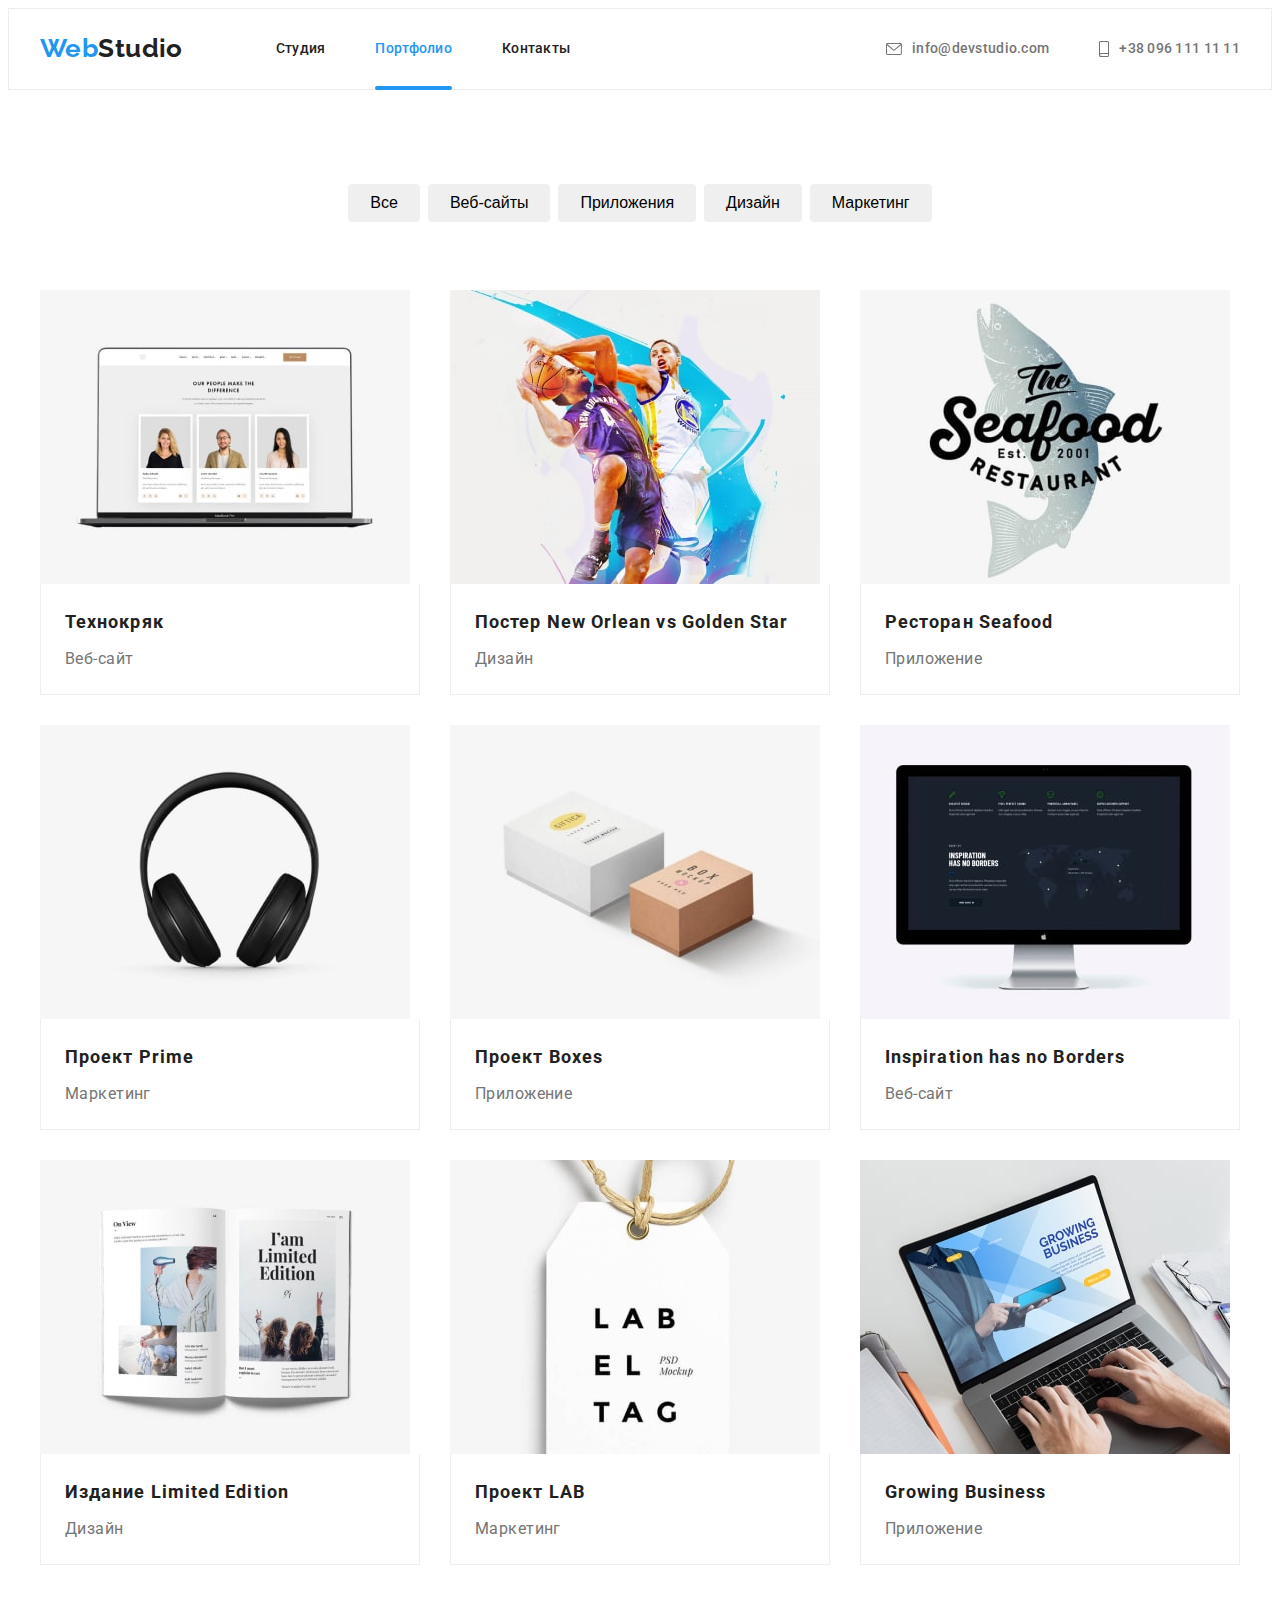
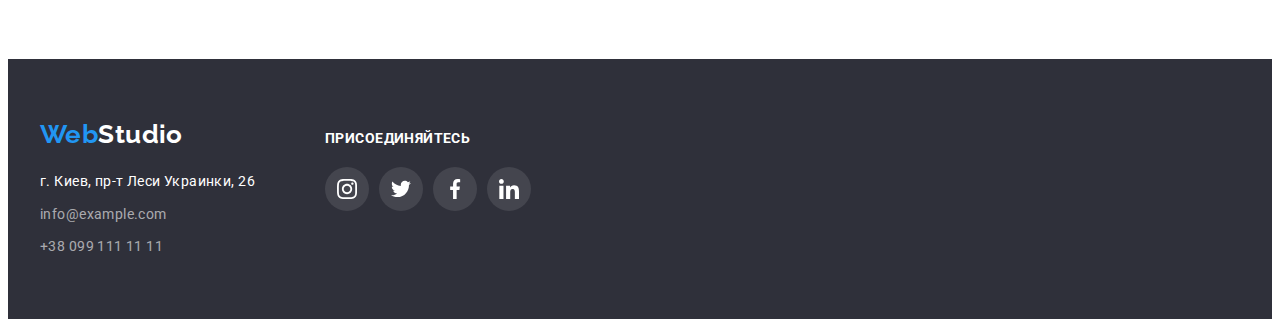
==== portfolio.html @ 8823164b "hw start" ====
<!DOCTYPE html>
<html lang="ru">
  <head>
    <meta charset="UTF-8" />
    <meta name="viewport" content="width=device-width, initial-scale=1.0" />
    <title>portfolio</title>
    <link rel="preconnect" href="https://fonts.gstatic.com" />
    <link
      rel="stylesheet"
      href="https://cdnjs.cloudflare.com/ajax/libs/modern-normalize/1.0.0/modern-normalize.css"
      integrity="sha512-Zx6MlUMKSVJoQ+83OwhdILe8cSEsCzfqThJd7J/VA2UrK6Ctj85p+xzqfyuNXE5B1k25uUdmJ2OzItbBy9GHAQ=="
      crossorigin="anonymous"
    />
    <link
      href="https://fonts.googleapis.com/css2?family=Raleway:wght@700&family=Roboto:wght@400;500;700;900&display=swap"
      rel="stylesheet"
    />
    <link rel="stylesheet" href="./css/styles.css" />
  </head>
  <body>
    <header class="header border">
      <div class="container common-line">
        <nav class="line">
          <a href="" class="logo">Web<span class="logo-studio">Studio</span></a>
          <ul class="site-nav list">
            <li class="items">
              <a href="./index.html" class="link active">Студия</a>
            </li>
            <li class="items position">
              <a href="./portfolio.html" class="link active item underline"
                >Портфолио</a
              >
            </li>
            <li class="items"><a href="" class="link active">Контакты</a></li>
          </ul>
        </nav>
        <ul class="address-header list">
          <li class="items">
            <a href="mailto:info@devstudio.com" class="address active">
              <svg class="envelope-icon">
                <use href="./svgoptimized/sprite.svg#icon-envelope-hover"></use>
              </svg>
              info@devstudio.com</a
            >
          </li>

          <li class="items">
            <a href="tel:+380961111111" class="address active">
              <svg class="amartphone-icon">
                <use href="./svgoptimized/sprite.svg#icon-smartphone"></use>
              </svg>
              +38 096 111 11 11</a
            >
          </li>
        </ul>
      </div>
    </header>

    <main>
      <!--секция кнопки и список проектов/скрытый заголовок-->
      <section class="section bgc-portfolio">
        <div class="container">
          <h2 class="section-title hide">Навигация портфолио и проекты</h2>

          <ul class="features list tip-line center">
            <li class="tip">
              <button type="button" class="filter">Все</button>
            </li>
            <li class="tip">
              <button type="button" class="filter">Веб-сайты</button>
            </li>
            <li class="tip">
              <button type="button" class="filter">Приложения</button>
            </li>
            <li class="tip">
              <button type="button" class="filter">Дизайн</button>
            </li>
            <li class="tip">
              <button type="button" class="filter">Маркетинг</button>
            </li>
          </ul>

          <ul class="list features table-container">
            <li class="table-element">
              <a class="table-block" href="">
                <div class="overlay-thumb">
                  <img
                    src="./imagesoptimized/portfolio1-min.jpg"
                    alt="our people"
                    width="370"
                  />

                  <div class="overlay-transform">
                    <p class="overlay-text">
                      Технокряк это современная площадка распространения
                      коронавируса. Компании используют эту платформу для
                      цифрового шпионажа и атак на защищённые сервера
                      конкурентов.
                    </p>
                  </div>
                </div>
                <div class="card-content">
                  <h3 class="section-list projects">Технокряк</h3>
                  <p class="content filter-name">Веб-сайт</p>
                </div>
              </a>
            </li>
            <li class="table-element">
              <a class="table-block" href="">
                <div class="overlay-thumb">
                  <img
                    src="./imagesoptimized/portfolio2-min.jpg"
                    alt="Orlean vs Golden Star"
                    width="370"
                  />
                  <div class="overlay-transform">
                    <p class="overlay-text">
                      Технокряк это современная площадка распространения
                      коронавируса. Компании используют эту платформу для
                      цифрового шпионажа и атак на защищённые сервера
                      конкурентов.
                    </p>
                  </div>
                </div>

                <div class="card-content">
                  <h3 class="section-list projects">
                    Постер New Orlean vs Golden Star
                  </h3>
                  <p class="content filter-name">Дизайн</p>
                </div>
              </a>
            </li>
            <li class="table-element">
              <a class="table-block" href="">
                <div class="overlay-thumb">
                  <img
                    src="./imagesoptimized/portfolio3-min.jpg"
                    alt="Ресторан Seafood"
                    width="370"
                  />
                  <div class="overlay-transform">
                    <p class="overlay-text">
                      Технокряк это современная площадка распространения
                      коронавируса. Компании используют эту платформу для
                      цифрового шпионажа и атак на защищённые сервера
                      конкурентов.
                    </p>
                  </div>
                </div>

                <div class="card-content">
                  <h3 class="section-list projects">Ресторан Seafood</h3>
                  <p class="content filter-name">Приложение</p>
                </div>
              </a>
            </li>
            <li class="table-element">
              <a class="table-block" href="">
                <div class="overlay-thumb">
                  <img
                    src="./imagesoptimized/portfolio4-min.jpg"
                    alt="Наушники"
                    width="370"
                  />
                  <div class="overlay-transform">
                    <p class="overlay-text">
                      Технокряк это современная площадка распространения
                      коронавируса. Компании используют эту платформу для
                      цифрового шпионажа и атак на защищённые сервера
                      конкурентов.
                    </p>
                  </div>
                </div>

                <div class="card-content">
                  <h3 class="section-list projects">Проект Prime</h3>
                  <p class="content filter-name">Маркетинг</p>
                </div>
              </a>
            </li>
            <li class="table-element">
              <a class="table-block" href="">
                <div class="overlay-thumb">
                  <img
                    src="./imagesoptimized/portfolio5-min.jpg"
                    alt="две коробки"
                    width="370"
                  />
                  <div class="overlay-transform">
                    <p class="overlay-text">
                      Технокряк это современная площадка распространения
                      коронавируса. Компании используют эту платформу для
                      цифрового шпионажа и атак на защищённые сервера
                      конкурентов.
                    </p>
                  </div>
                </div>

                <div class="card-content">
                  <h3 class="section-list projects">Проект Boxes</h3>
                  <p class="content filter-name">Приложение</p>
                </div>
              </a>
            </li>
            <li class="table-element">
              <a class="table-block" href="">
                <div class="overlay-thumb">
                  <img
                    src="./imagesoptimized/portfolio6-min.jpg"
                    alt="Монитор"
                    width="370"
                  />
                  <div class="overlay-transform">
                    <p class="overlay-text">
                      Технокряк это современная площадка распространения
                      коронавируса. Компании используют эту платформу для
                      цифрового шпионажа и атак на защищённые сервера
                      конкурентов.
                    </p>
                  </div>
                </div>

                <div class="card-content">
                  <h3 class="section-list projects">
                    Inspiration has no Borders
                  </h3>
                  <p class="content filter-name">Веб-сайт</p>
                </div>
              </a>
            </li>
            <li class="table-element">
              <a class="table-block" href="">
                <div class="overlay-thumb">
                  <img
                    src="./imagesoptimized/portfolio7-min.jpg"
                    alt="Открытая книга"
                    width="370"
                  />
                  <div class="overlay-transform">
                    <p class="overlay-text">
                      Технокряк это современная площадка распространения
                      коронавируса. Компании используют эту платформу для
                      цифрового шпионажа и атак на защищённые сервера
                      конкурентов.
                    </p>
                  </div>
                </div>

                <div class="card-content">
                  <h3 class="section-list projects">Издание Limited Edition</h3>
                  <p class="content filter-name">Дизайн</p>
                </div>
              </a>
            </li>
            <li class="table-element">
              <a class="table-block" href="">
                <div class="overlay-thumb">
                  <img
                    src="./imagesoptimized/potrfolio8-min.jpg"
                    alt="Бирка"
                    width="370"
                  />
                  <div class="overlay-transform">
                    <p class="overlay-text">
                      Технокряк это современная площадка распространения
                      коронавируса. Компании используют эту платформу для
                      цифрового шпионажа и атак на защищённые сервера
                      конкурентов.
                    </p>
                  </div>
                </div>

                <div class="card-content">
                  <h3 class="section-list projects">Проект LAB</h3>
                  <p class="content filter-name">Маркетинг</p>
                </div>
              </a>
            </li>
            <li class="table-element">
              <a class="table-block" href="">
                <div class="overlay-thumb">
                  <img
                    src="./imagesoptimized/portfolio9-min.jpg"
                    alt="Ноутбук"
                    width="370"
                  />
                  <div class="overlay-transform">
                    <p class="overlay-text">
                      Технокряк это современная площадка распространения
                      коронавируса. Компании используют эту платформу для
                      цифрового шпионажа и атак на защищённые сервера
                      конкурентов.
                    </p>
                  </div>
                </div>

                <div class="card-content">
                  <h3 class="section-list projects">Growing Business</h3>
                  <p class="content filter-name">Приложение</p>
                </div>
              </a>
            </li>
          </ul>
        </div>
      </section>
    </main>

    <!--Футер Подвал-->
    <footer class="footer">
      <div class="container">
        <div class="ttl-flex">
          <div class="footer-flex">
            <a href="" class="logo"
              >Web<span class="studio-logo">Studio</span></a
            >
            <address class="adress-footer">
              г. Киев, пр-т Леси Украинки, 26
            </address>
            <ul class="list">
              <li class="item">
                <a href="mailto:info@example.com" class="list-footer"
                  >info@example.com</a
                >
              </li>
              <li class="item">
                <a href="tel:+380991111111" class="list-footer"
                  >+38 099 111 11 11</a
                >
              </li>
            </ul>
          </div>

          <div>
            <p class="footer-join">присоединяйтесь</p>
            <ul class="join-list">
              <li class="join-margin">
                <a href="" class="join-master">
                  <svg class="join-size">
                    <use
                      href="./svgoptimized/sprite.svg#icon-instagram-2"
                    ></use>
                  </svg>
                </a>
              </li>
              <li class="join-margin">
                <a href="" class="join-master">
                  <svg class="join-size">
                    <use href="./svgoptimized/sprite.svg#icon-twitter-1"></use>
                  </svg>
                </a>
              </li>
              <li class="join-margin">
                <a href="" class="join-master">
                  <svg class="join-size">
                    <use href="./svgoptimized/sprite.svg#icon-facebook-1"></use>
                  </svg>
                </a>
              </li>
              <li class="join-margin">
                <a href="" class="join-master">
                  <svg class="join-size">
                    <use href="./svgoptimized/sprite.svg#icon-linkedin-1"></use>
                  </svg>
                </a>
              </li>
            </ul>
          </div>
        </div>
      </div>
    </footer>
  </body>
</html>
---- css/styles.css ----
/* ++цвет основного текста  #212121; */
/* ++вторичный текст серый <p>, мейл+тел #757575; */
/*++ адрес прозрачность rgba(255, 255, 255, 0.6); */
/* ++цвет основной надписи белый H1  #FFFFFF; */
/* ++ акцент голубой #2196F3; */
/* ++ вторичный темно-серый background  #2F303A; */
/*  ++вторичный белый background (шапка) #FFFFFF; */
/*  вторичный почти белый background #F5F4FA; */
/*  ++основной background  бело-серый #E5E5E5; */

:root {
  --primary-text-color: #212121;
  --secondary-text-color: #757575;
  --transparent-gray: rgba(255, 255, 255, 0.6);
  --white-hero-color: #ffffff;
  --accent-color: #2196f3;
  --primary-background-wg: #e5e5e5;
  --secondary-bgc-gray: #2f303a;
  --secondary-bgc-white: #ffffff;
  --secondary-bgc-halfwhite: #f5f4fa;
  --border: #ececec;
  --portfolio-border: #eeeeee;
  --hero-bgc-color: #c4c4c4;
  --network-color: #afb1b8;
  --skills-bgc-position: rgba(47, 48, 58, 0.8);

  --backdrop: rgba(0, 0, 0, 0.2);
  --thumb-overlay-color: rgba(33, 150, 243, 0.9);
  --timing-function: cubic-bezier(0.4, 0, 0.2, 1);
}

body {
  background-color: var(--white-hero-color);
  color: var(--primary-text-color);
  font-family: Roboto, sans-serif;
  letter-spacing: 0.03em;
  font-weight: normal;
  font-size: 14px;
}

img {
  display: block;
  max-width: 100%;
  height: auto;
}

/* подчеркивание */
a {
  text-decoration: none;
}

/* стилизация хедер */
.header {
  background-color: var(--white-hero-color);
}

/* Logo */
.logo {
  color: var(--accent-color);
  font-family: Raleway, sans-serif;
  font-weight: bold;
  font-size: 26px;
  line-height: 1.19;
  display: inline-block;
}
/* сброс точек в списке + margin/padding */
.list {
  list-style: none;
  padding: 0;
  margin: 0;
}

/* навигация сайта, список контактов+span STUDIO */
.site-nav .link,
.logo-studio {
  color: var(--primary-text-color);
}

.list .address {
  color: var(--secondary-text-color);
}

/* flex navigation */
.site-nav {
  display: flex;
  margin-left: 93px;
}

.line {
  display: flex;
}

.site-nav .items {
  margin-right: 50px;
}

.site-nav .items:last-child {
  margin-right: 0;
}

.site-nav .link,
.list .address {
  padding-top: 32px;
  padding-bottom: 32px;
  display: block;

  font-weight: 500;
  line-height: 1.14;
  letter-spacing: 0.02em;
}

.list .active {
  transition-property: color;
  transition-duration: 250ms;
  transition-timing-function: var(--timing-function);
}

.list .active:hover,
.list .active:focus {
  color: var(--accent-color);
}

/* link underline-header */

.position {
  position: relative;
}

.underline::after {
  content: '';
  position: absolute;
  left: 0;
  bottom: -1px;
  display: block;
  width: 100%;
  height: 4px;
  border-radius: 2px;
  background-color: var(--accent-color);
  opacity: 1;

  transition-property: opacity;
  transition-duration: 250ms;
  transition-timing-function: var(--timing-function);
}

/* flex address */
.address-header {
  display: flex;
  margin-left: auto;
  align-items: center;
}

.common-line {
  display: flex;
  align-items: center;
}

.items > .address {
  display: flex;
  align-items: center;
}

.address-header .items {
  margin-right: 50px;
}

.address-header .items:last-child {
  margin-right: 0;
}

.header .item {
  color: var(--accent-color);
}

.border {
  border: 1px solid var(--border);
}
.envelope-icon {
  height: 12px;
  width: 16px;
  margin-right: 10px;
  fill: currentColor;
}

.amartphone-icon {
  height: 16px;
  width: 10px;
  margin-right: 10px;
  fill: currentColor;
}

/* Hero */
.hero {
  padding-top: 200px;
  padding-bottom: 200px;
}

.hero-padding {
  width: 696px;
  text-align: center;
  margin-left: auto;
  margin-right: auto;
}

/* оформление фона Героя */
.overlay {
  height: 600px;
  max-width: 1600px;
  margin-left: auto;
  margin-right: auto;
  background-position: center;
  background-size: cover;
  background-image: linear-gradient(
      to right,
      rgba(54, 56, 67, 0.4),
      rgba(54, 56, 67, 0.4)
    ),
    url('../imagesoptimized/hero\ img.jpg');
  background-color: var(--hero-bgc-color);
  border-top: 1px solid var(--border);
}

/* модальное окно и форма */

.backdrop {
  position: fixed;
  top: 0;
  left: 0;

  width: 100%;
  height: 100%;
  opacity: 1;

  background-color: var(--backdrop);

  transition-property: opacity;
  transition-duration: 250ms;
  transition-timing-function: var(--timing-function);
}

.backdrop.is-hidden {
  opacity: 0;
  pointer-events: none;
}

.modal {
  position: absolute;
  top: 50%;
  left: 50%;
  transform: translate(-50%, -50%) scale(1);

  min-width: 528px;
  min-height: 581px;
  background-color: var(--white-hero-color);
  box-shadow: 0px 1px 3px rgba(0, 0, 0, 0.12), 0px 1px 1px rgba(0, 0, 0, 0.14),
    0px 2px 1px rgba(0, 0, 0, 0.2);
  border-radius: 4px;

  transition-property: tranform;
  transition-duration: 250ms;
  transition-timing-function: var(--timing-function);
}

.backdrop.is-hidden .modal {
  transform: scale(0.8) translate(-50%, -50%);
}

.modal-close {
  display: flex;
  justify-content: center;
  align-items: center;

  position: fixed;
  top: 0;
  right: 0;

  width: 30px;
  height: 30px;
  margin-left: auto;
  margin-top: 8px;
  margin-right: 8px;
  border-radius: 50px;
  border: 1px solid rgba(0, 0, 0, 0.1);
  background-color: var(--white-hero-color);
  cursor: pointer;
}

.modal-thumb {
  display: flex;
  width: 100%;
  height: 342px;
  padding-left: 40px;
  padding-right: 40px;
}

.modal-form {
  display: flex;
  flex-direction: column;
  width: 100%;
}

.modal-paragraph {
  margin-top: 0;
  margin-bottom: 12px;
  padding-top: 40px;
}

textarea {
  resize: none;
}

/* main container for all project */

.hero .hero-title {
  margin-top: 0;
  margin-bottom: 30px;
  color: var(--white-hero-color);
  font-style: normal;
  font-weight: 900;
  font-size: 44px;
  line-height: 1.36;
  letter-spacing: 0.06em;
  text-transform: uppercase;
}

/* секция */

.bgc {
  background-color: var(--secondary-bgc-halfwhite);
}

.bgc-portfolio {
  background-color: var(--white-hero-color);
}
.section-title {
  margin-top: 0;
  margin-bottom: 0;

  color: var(--primary-text-color);
  font-weight: bold;
  font-size: 36px;
  line-height: 1.16;
  text-align: center;
}

/* отступ от заголовка H2 */
.section .section-title {
  margin-bottom: 50px;
}

/* скрытый заголовок */
.section .hide {
  position: absolute;
  clip: rect(0 0 0 0);
  width: 1px;
  height: 1px;
  margin: -1px;
}

.features .section-list {
  margin-top: 0;
  margin-bottom: 10px;

  font-weight: bold;
  font-size: 14px;
  line-height: 1.14;
  text-transform: uppercase;

  color: var(--primary-text-color);
}

.features .content {
  color: var(--secondary-text-color);
}

/* flex - 2 секция преимущества со скрытым заголовком */
.flex-advantage {
  display: flex;
}

.list-adv {
  width: 270px;

  margin-right: 30px;
}
.list-adv:last-child {
  margin-right: 0;
}

/* обнуление в P */
.content-advantages,
.proffesion {
  line-height: 1.71;
  margin-top: 0;
  margin-bottom: 0;
}

.antenna {
  display: flex;
  justify-content: center;
  align-items: center;

  width: 270px;
  height: 120px;
  margin-bottom: 30px;

  background-color: var(--secondary-bgc-halfwhite);
}

.antenna-size {
  height: 70px;
  width: 70px;
}

.vector {
  display: flex;
  justify-content: center;
  align-items: center;

  width: 270px;
  height: 120px;
  margin-bottom: 30px;

  background-color: var(--secondary-bgc-halfwhite);
}

.vector-size {
  height: 70px;
  width: 70px;
}

.diagram {
  display: flex;
  justify-content: center;
  align-items: center;

  width: 270px;
  height: 120px;
  margin-bottom: 30px;

  background-color: var(--secondary-bgc-halfwhite);
}

.diagram-size {
  height: 70px;
  width: 70px;
}

.Group {
  display: flex;
  justify-content: center;
  align-items: center;

  width: 270px;
  height: 120px;
  margin-bottom: 30px;

  background-color: var(--secondary-bgc-halfwhite);
}

.Group-size {
  height: 70px;
  width: 70px;
}

.all-advantage {
  padding-top: 94px;
  padding-bottom: 94px;
}

/*  секция 3, чем мы занимаемся */
.skills {
  display: flex;
}

.skills-img {
  width: 370px;
  height: 294px;
  margin-right: 30px;
}
.skills-img:last-child {
  margin-right: 0;
}

.section.box-img {
  padding-top: 0px;
  padding-bottom: 94px;
}

.skills-img {
  position: relative;
}

.project-skills {
  position: absolute;

  bottom: 0;
  left: 0;
  height: 70px;
  width: 100%;
  padding: 27px 0;
  margin: 0;

  font-weight: bold;
  font-size: 14px;
  line-height: 1.14;
  text-align: center;
  text-transform: uppercase;
  color: var(--white-hero-color);
}

.before-skills::before {
  content: '';
  position: absolute;

  bottom: 0;
  left: 0;
  width: 100%;
  height: 70px;

  background-color: var(--skills-bgc-position);
}

/* секция 4 - наша комманда */
.team-flex {
  display: flex;
}
.team {
  width: 270px;
  height: 428px;
  margin-right: 30px;
  background-color: var(--secondary-bgc-white);

  box-shadow: 0px 1px 3px rgba(0, 0, 0, 0.12), 0px 1px 1px rgba(0, 0, 0, 0.14),
    0px 2px 1px rgba(0, 0, 0, 0.2);
}
.team:last-child {
  margin-right: 0;
}

.name,
.proffesion {
  font-size: 16px;
  line-height: 1.18;
  text-align: center;
}
.team-content > .name {
  font-weight: 500;

  font-size: 16px;
  line-height: 1.18;
  text-transform: none;
}

.team-content {
  padding-top: 30px;
  padding-bottom: 16px;

  border-radius: 4px;
}

.proffesion {
  font-weight: normal;
}

.network-flex {
  display: flex;
  justify-content: center;
  list-style: none;
  padding: 0;
}

.size-flex {
  width: 20px;
  height: 20px;
  text-align: center;
  margin: 0;
}

.master-flex {
  display: flex;
  justify-content: center;
  align-items: center;
  border-radius: 50%;

  width: 100%;
  height: 100%;

  background-color: var(--white-hero-color);
  fill: var(--network-color);

  transition-property: background-color, fill;
  transition-duration: 250ms, 250ms;
  transition-timing-function: var(--timing-function), var(--timing-function);
}

.master-flex:focus,
.master-flex:hover {
  background-color: var(--accent-color);
  fill: var(--secondary-bgc-white);
}

.margin-flex {
  display: flex;
  justify-content: center;
  text-align: center;
  margin-right: 10px;

  width: 44px;
  height: 44px;
}
.margin-flex:last-child {
  margin-right: 0px;
}

/*секция - постоянные клиенты */

.clients {
  display: flex;
  margin: 0;
  padding: 0;
  list-style: none;
}

.clients-icon {
  width: 170px;
  height: 90px;

  margin-right: 30px;
}

.clients-icon:last-child {
  margin-right: 0;
}

.clients-flex {
  display: flex;
  justify-content: center;
  align-items: center;

  height: 100%;
  fill: var(--network-color);
  border: 1px solid var(--network-color);

  transition-property: border-color, fill;
  transition-duration: 250ms, 250ms;
  transition-timing-function: var(--timing-function), var(--timing-function);
}

.clients-flex:hover,
.clients-flex:focus {
  border-color: var(--accent-color);
  fill: var(--accent-color);
}

.svg-flex {
  display: flex;
  justify-content: center;
  align-items: center;
}

/* портфолио - кнопки */
.tip-line {
  display: flex;
  margin-bottom: 34px;
}

.tip-line.center {
  justify-content: center;
}

.tip {
  margin-right: 8px;
}

.tip:last-child {
  margin-right: 0;
}

/* Button */
.button {
  padding: 10px 32px;
  border-style: none;
  outline: none;
  cursor: pointer;

  background-color: var(--accent-color);
  color: var(--white-hero-color);
  font-weight: bold;
  font-size: 16px;
  line-height: 1.87;
  border-radius: 4px;
}

.list > .tip:last-child {
  margin-bottom: 34px;
}

.section .filter:hover,
.section .filter:focus {
  background-color: var(--accent-color);
  color: var(--white-hero-color);

  box-shadow: 0px 3px 1px rgba(0, 0, 0, 0.1), 0px 1px 2px rgba(0, 0, 0, 0.08),
    0px 2px 2px rgba(0, 0, 0, 0.12);
}

.list .filter {
  font-weight: 500;
  font-size: 16px;
  line-height: 1.62;
  text-align: center;

  border-radius: 4px;
  padding: 6px 22px;
  cursor: pointer;

  border-style: none;
  outline: none;

  transition-property: background-color, color;
  transition-duration: 250ms, 250ms;
  transition-timing-function: var(--timing-function), var(--timing-function);
}

.list .projects {
  font-weight: bold;
  font-size: 18px;
  line-height: 2;
  letter-spacing: 0.06em;
  text-transform: none;
  margin-bottom: 4px;
}

.list .filter-name {
  margin-top: 0;
  margin-bottom: 0px;

  font-size: 16px;
  line-height: 1.87;
}

/* портфолио - сетка */
.table-container {
  display: flex;
  flex-wrap: wrap;
}

.table-block {
  display: block;
  transition-property: box-shadow;
  transition-duration: 250ms;
  transition-timing-function: var(--timing-function);
}

.table-block:hover,
.table-block:focus {
  box-shadow: 0px 1px 1px rgba(0, 0, 0, 0.12), 0px 4px 4px rgba(0, 0, 0, 0.06),
    1px 4px 6px rgba(0, 0, 0, 0.16);
}

.table-element {
  width: calc((100% - 60px) / 3);
  margin-bottom: 30px;
  margin-right: 30px;
}

.table-element:nth-child(3n) {
  margin-right: 0;
}

.table-element:nth-last-child(-n + 3) {
  margin-bottom: 0;
}

.card-content {
  padding: 20px 24px;
  border-right: 1px solid var(--portfolio-border);
  border-bottom: 1px solid var(--portfolio-border);
  border-left: 1px solid var(--portfolio-border);
}

/* Портфолио оверлей */
.overlay-thumb {
  position: relative;
  overflow: hidden;
}

.overlay-text {
  position: absolute;
  top: 50%;
  left: 50%;
  transform: translate(-50%, -50%);
  width: 100%;
  padding: 63px 24px;
  margin: 0;

  font-weight: normal;
  font-size: 18px;
  line-height: 1.55;
  color: var(--white-hero-color);
}

.overlay-transform {
  position: absolute;
  width: 100%;
  height: 100%;
  top: 0;
  left: 0;
  background-color: var(--thumb-overlay-color);
  transform: translateY(100%);

  transition-property: transform;
  transition-duration: 250ms;
  transition-timing-function: var(--timing-function);
}

.table-block:hover .overlay-transform,
.table-block:focus .overlay-transform {
  transform: translateY(0);
}

/* footer */
.footer {
  background-color: var(--secondary-bgc-gray);
  padding-top: 60px;
  padding-bottom: 60px;
}

.footer .studio-logo {
  color: var(--white-hero-color);
}

.footer .adress-footer {
  color: var(--white-hero-color);
  font-style: normal;
}

.footer .logo {
  margin-bottom: 20px;
}

.footer-padding {
  padding-bottom: 60px;
}

.footer .adress-footer,
.footer .list-footer {
  display: block;
  line-height: 1.71;
}

.footer .adress-footer {
  margin-bottom: 9px;
}

.footer .item {
  margin-bottom: 9px;
}

.footer .item:last-child {
  margin-bottom: 0;
}

.footer .list-footer {
  color: var(--transparent-gray);

  transition-property: color;
  transition-duration: 250ms;
  transition-timing-function: var(--timing-function);
}

.footer .list-footer:hover,
.footer .list-footer:focus {
  color: var(--accent-color);
}

/* футер  - join */
.footer-join {
  margin: 0 0 20px 0;

  font-weight: bold;
  font-size: 14px;
  line-height: 1.14;

  color: var(--white-hero-color);
  text-transform: uppercase;
}

.join-size {
  width: 20px;
  height: 20px;
}

.join-master {
  display: flex;
  justify-content: center;
  align-items: center;
  max-width: 100%;
  width: 44px;
  height: 44px;
  border-radius: 50%;
  fill: var(--secondary-bgc-white);
  background: rgba(255, 255, 255, 0.1);

  transition-property: background-color;
  transition-duration: 250ms;
  transition-timing-function: var(--timing-function);
}

.join-master:hover,
.join-master:focus {
  background-color: var(--accent-color);
}

.join-list {
  display: flex;
  padding: 0;
  margin: 0;
  list-style: none;
}

.ttl-flex {
  display: flex;
  align-items: baseline;

  margin-right: auto;
  padding: 0;
  margin: 0;
}

.footer-flex {
  margin-right: 70px;
}

.join-margin {
  margin-right: 10px;
}

.join-margin:last-child {
  margin-right: 0;
}

/* geometry styles */

.container {
  margin-left: auto;
  margin-right: auto;
  width: 1200px;
  padding-left: 15px;
  padding-right: 15px;
}

.section {
  padding-top: 94px;
  padding-bottom: 94px;
}

.header .logo {
  display: block;
  padding-top: 24px;
  padding-bottom: 25px;
}
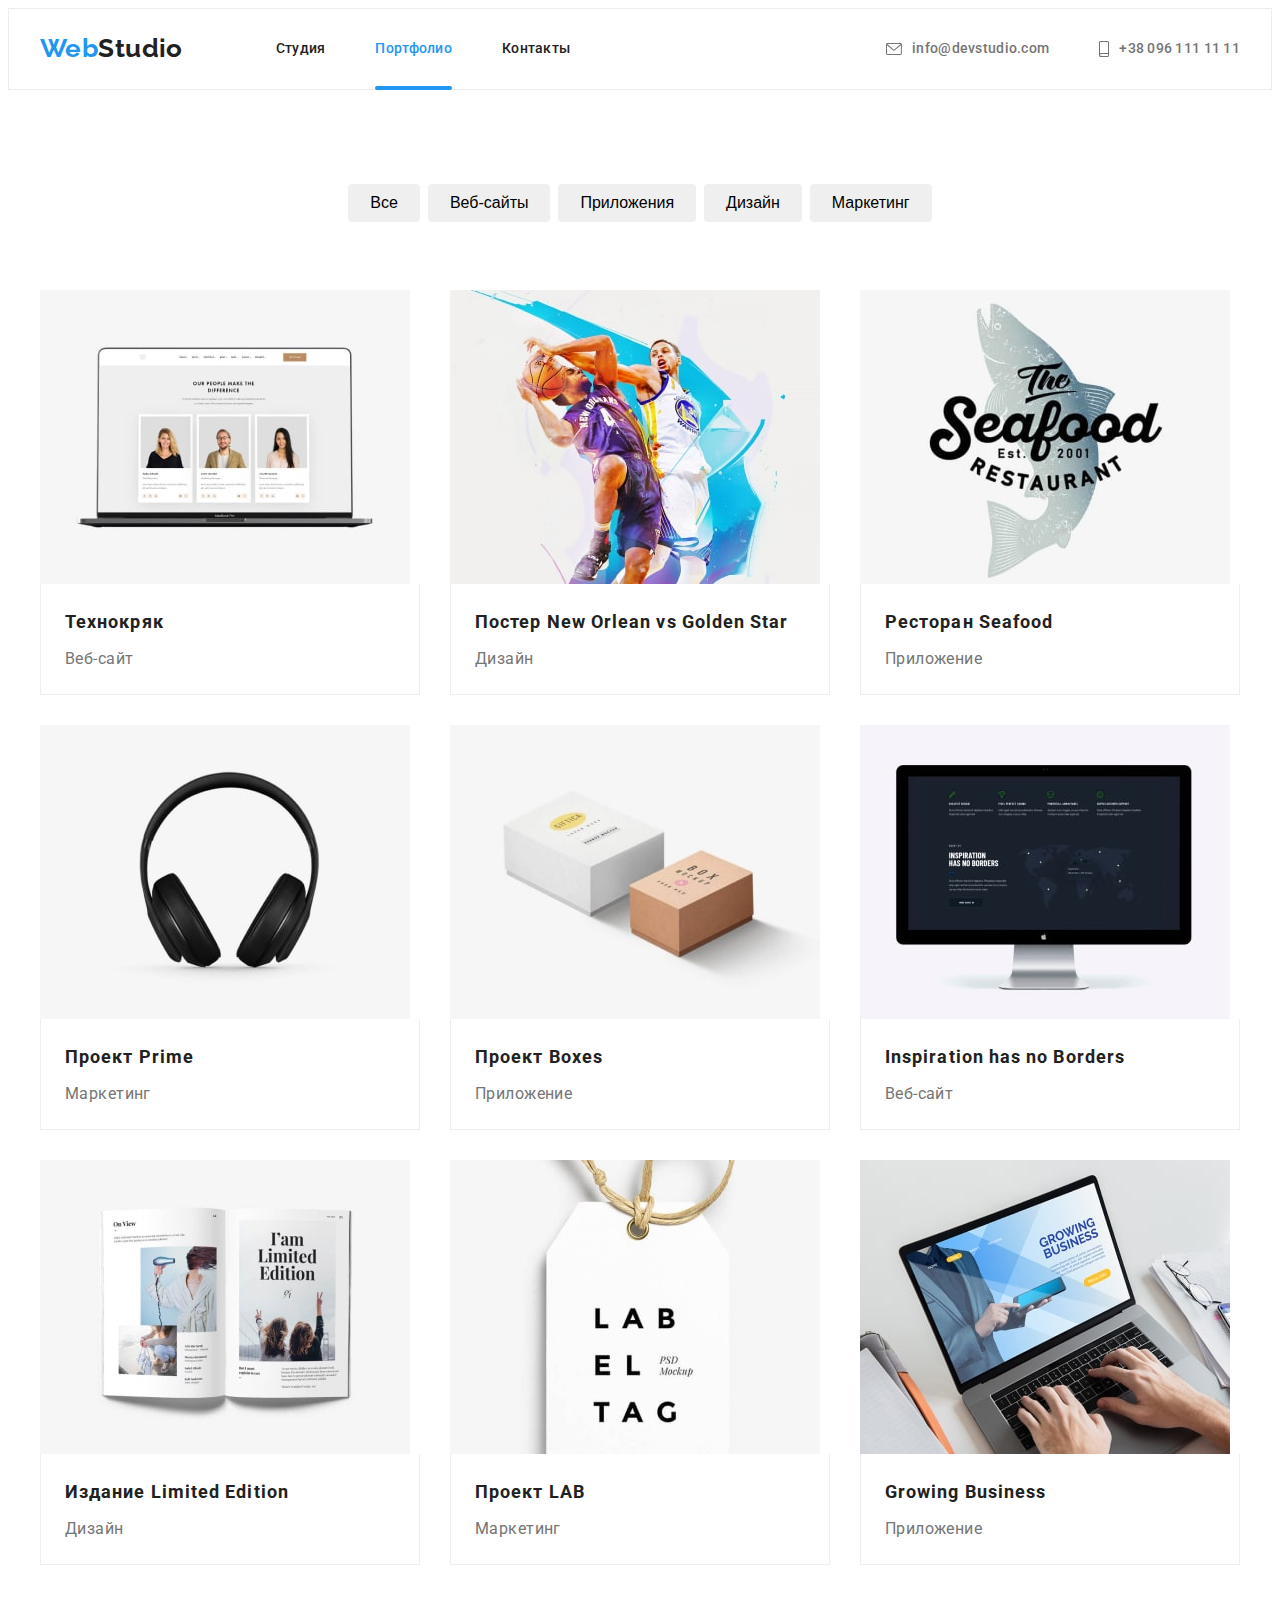
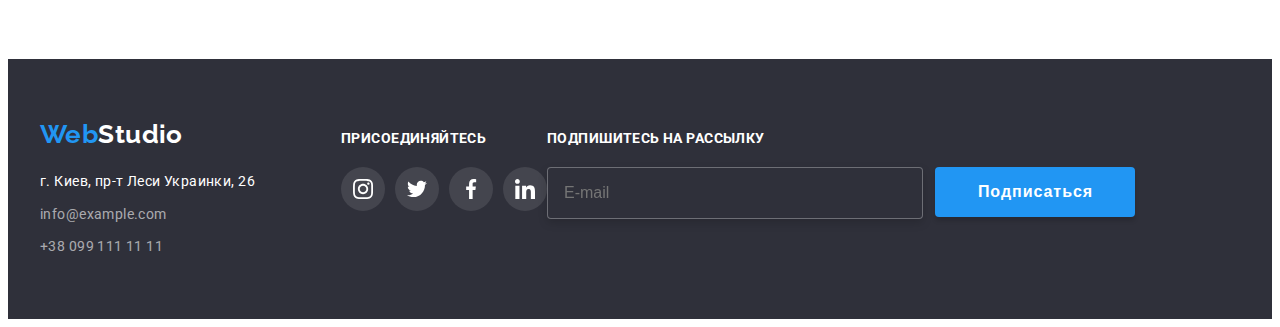
==== commit 00629de7: "continue hw 15.01.21" ====
--- a/portfolio.html
+++ b/portfolio.html
@@ -366,6 +366,19 @@
               </li>
             </ul>
           </div>
+          <form class="mailing-margin">
+            <b class="mailing">Подпишитесь на рассылку</b>
+            <div class="mailing-flex">
+              <input
+                type="email"
+                name="email"
+                placeholder="E-mail"
+                class="mailing-form"
+              />
+
+              <button type="submit" class="button-mailing">Подписаться</button>
+            </div>
+          </form>
         </div>
       </div>
     </footer>
--- a/css/styles.css
+++ b/css/styles.css
@@ -23,6 +23,9 @@
   --hero-bgc-color: #c4c4c4;
   --network-color: #afb1b8;
   --skills-bgc-position: rgba(47, 48, 58, 0.8);
+  --form-border-color: rgba(33, 33, 33, 0.2);
+  --placeholder-color: rgba(117, 117, 117, 0.5);
+  --border-mailing-color: rgba(255, 255, 255, 0.3);
 
   --backdrop: rgba(0, 0, 0, 0.2);
   --thumb-overlay-color: rgba(33, 150, 243, 0.9);
@@ -286,27 +289,99 @@
 }
 
 .modal-thumb {
-  display: flex;
   width: 100%;
-  height: 342px;
+  height: 100%;
   padding-left: 40px;
   padding-right: 40px;
-}
-
-.modal-form {
+  margin-bottom: 20px;
+}
+
+.modal-paragraph {
+  margin-top: 46px;
+  margin-bottom: 12px;
+  font-weight: bold;
+  font-size: 20px;
+  line-height: 1.15;
+  text-align: center;
+}
+
+.field-form {
   display: flex;
   flex-direction: column;
-  width: 100%;
-}
-
-.modal-paragraph {
-  margin-top: 0;
-  margin-bottom: 12px;
-  padding-top: 40px;
+  margin-bottom: 10px;
+}
+
+.field-form label {
+  margin-bottom: 4px;
+
+  font-weight: normal;
+  font-size: 12px;
+  line-height: 1.16;
+  letter-spacing: 0.01em;
+  color: var(--secondary-text-color);
+}
+
+.field-form input {
+  margin: 0;
+  border-radius: 4px;
+  border: 1px solid var(--form-border-color);
+}
+
+.field-form textarea {
+  padding: 12px 16px;
+  border-radius: 4px;
+  border: 1px solid var(--form-border-color);
+}
+
+.field-form textarea::placeholder {
+  color: var(--placeholder-color);
+
+  font-weight: normal;
+  font-size: 12px;
+  line-height: 1.16;
+  letter-spacing: 0.01em;
 }
 
 textarea {
   resize: none;
+}
+
+.button-container {
+  text-align: center;
+  margin: 0 auto;
+}
+
+.button-form {
+  padding: 10px 55px 10px 56px;
+
+  border-style: none;
+  outline: none;
+  cursor: pointer;
+
+  background-color: var(--accent-color);
+  color: var(--white-hero-color);
+
+  font-weight: bold;
+  font-size: 16px;
+  line-height: 1.87;
+  text-align: center;
+  letter-spacing: 0.06em;
+
+  box-shadow: 0px 4px 4px rgba(0, 0, 0, 0.15);
+  border-radius: 4px;
+}
+
+.agreement-box {
+  margin: 0;
+  margin-bottom: 30px;
+  padding-left: 54px;
+  padding-right: 51px;
+}
+
+.agreement-box label {
+  font-weight: normal;
+  font-size: 14px;
+  line-height: 1.71;
 }
 
 /* main container for all project */
@@ -876,7 +951,8 @@
 }
 
 /* футер  - join */
-.footer-join {
+.footer-join,
+.mailing {
   margin: 0 0 20px 0;
 
   font-weight: bold;
@@ -885,6 +961,9 @@
 
   color: var(--white-hero-color);
   text-transform: uppercase;
+}
+.join {
+  margin-right: 93px;
 }
 
 .join-size {
@@ -923,14 +1002,16 @@
 .ttl-flex {
   display: flex;
   align-items: baseline;
-
-  margin-right: auto;
+  width: 100%;
+
+  /* margin-right: auto; */
   padding: 0;
   margin: 0;
 }
 
 .footer-flex {
   margin-right: 70px;
+  width: 231px;
 }
 
 .join-margin {
@@ -939,6 +1020,66 @@
 
 .join-margin:last-child {
   margin-right: 0;
+}
+
+/* Подписаться на рассылку */
+
+.mailing-form {
+  padding: 15px 0 15px 16px;
+  margin-right: 12px;
+  width: 358px;
+  font-weight: normal;
+  font-size: 16px;
+  line-height: 1.25;
+  align-items: center;
+  color: var(--transparent-gray);
+  background-color: var(--secondary-bgc-gray);
+
+  border: 1px solid var(--border-mailing-color);
+  filter: drop-shadow(0px 4px 4px rgba(0, 0, 0, 0.15));
+  border-radius: 4px;
+}
+
+.mailing-flex {
+  display: flex;
+  margin-top: 20px;
+}
+
+.mailing-main {
+  width: 570px;
+  height: 86px;
+}
+
+.button-mailing {
+  display: flex;
+  justify-content: center;
+
+  padding-top: 10px;
+  padding-bottom: 10px;
+  padding-left: 29px;
+  padding-right: 28px;
+  width: 200px;
+  height: 50px;
+
+  font-weight: bold;
+  font-size: 16px;
+  line-height: 1.87;
+  align-items: center;
+  text-align: center;
+  letter-spacing: 0.06em;
+
+  background-color: var(--accent-color);
+  color: var(--white-hero-color);
+
+  box-shadow: 0px 4px 4px rgba(0, 0, 0, 0.15);
+  border-radius: 4px;
+  cursor: pointer;
+  border-style: none;
+  outline: none;
+}
+
+.icon-mailing {
+  margin-left: 10px;
 }
 
 /* geometry styles */
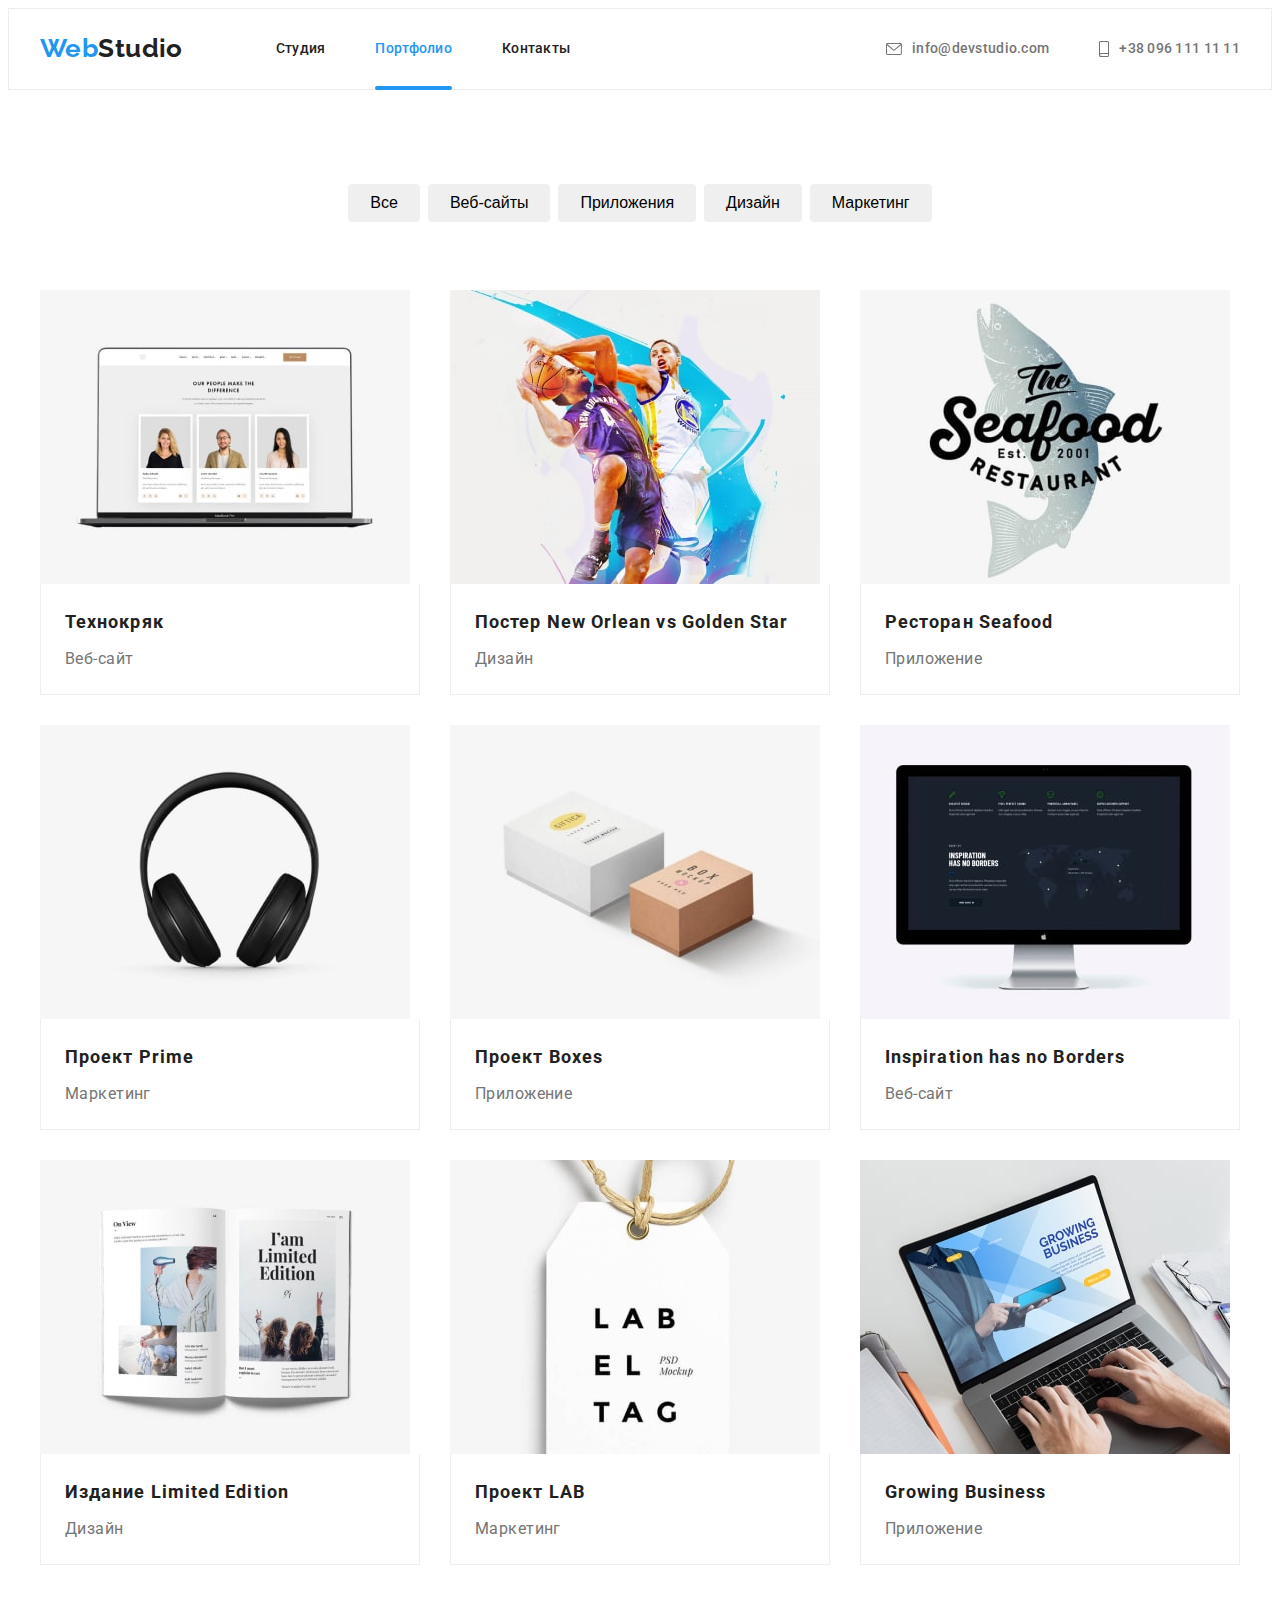
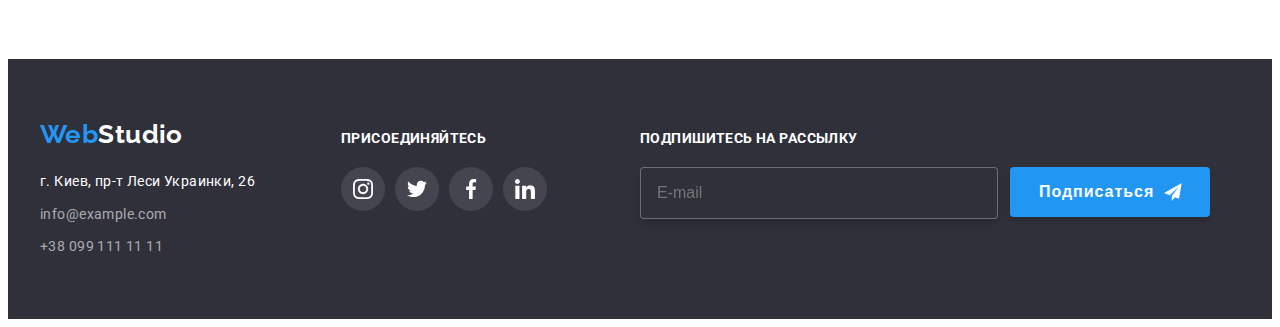
==== commit 41d6f943: "finish hw" ====
--- a/portfolio.html
+++ b/portfolio.html
@@ -331,7 +331,7 @@
             </ul>
           </div>
 
-          <div>
+          <div class="join">
             <p class="footer-join">присоединяйтесь</p>
             <ul class="join-list">
               <li class="join-margin">
@@ -366,7 +366,7 @@
               </li>
             </ul>
           </div>
-          <form class="mailing-margin">
+          <form class="mailing-main">
             <b class="mailing">Подпишитесь на рассылку</b>
             <div class="mailing-flex">
               <input
@@ -376,7 +376,12 @@
                 class="mailing-form"
               />
 
-              <button type="submit" class="button-mailing">Подписаться</button>
+              <button type="submit" class="button-mailing">
+                Подписаться
+                <svg class="icon-mailing" width="24" height="24">
+                  <use href="./svgoptimized/sprite.svg#icon-icon-send"></use>
+                </svg>
+              </button>
             </div>
           </form>
         </div>
--- a/css/styles.css
+++ b/css/styles.css
@@ -288,6 +288,17 @@
   cursor: pointer;
 }
 
+.close-color {
+  transition-property: fill;
+  transition-duration: 250ms;
+  transition-timing-function: var(--timing-function);
+}
+
+.close-color:hover,
+.close-color:focus {
+  fill: var(--accent-color);
+}
+
 .modal-thumb {
   width: 100%;
   height: 100%;
@@ -306,14 +317,41 @@
 }
 
 .field-form {
+  position: relative;
   display: flex;
   flex-direction: column;
   margin-bottom: 10px;
 }
 
+.field-form:last-child {
+  margin-bottom: 0;
+}
+
+.border-form {
+  line-height: 16px;
+  padding-top: 12px;
+  padding-bottom: 12px;
+  padding-left: 42px;
+
+  transition-property: border-color;
+  transition-duration: 250ms;
+  transition-timing-function: var(--timing-function);
+}
+
+.name-form {
+  position: absolute;
+  top: 60%;
+  left: 15px;
+  transform: translateY(-30%);
+  display: inline-block;
+
+  transition-property: fill;
+  transition-duration: 250ms;
+  transition-timing-function: var(--timing-function);
+}
+
 .field-form label {
   margin-bottom: 4px;
-
   font-weight: normal;
   font-size: 12px;
   line-height: 1.16;
@@ -344,6 +382,24 @@
 
 textarea {
   resize: none;
+
+  transition-property: border-color;
+  transition-duration: 250ms;
+  transition-timing-function: var(--timing-function);
+}
+
+.field-form:focus-within > .border-form {
+  border-color: var(--accent-color);
+  outline: transparent;
+}
+
+.field-form:focus-within > .name-form {
+  fill: var(--accent-color);
+}
+
+.field-form:focus-within > textarea {
+  border-color: var(--accent-color);
+  outline: transparent;
 }
 
 .button-container {
@@ -382,6 +438,46 @@
   font-weight: normal;
   font-size: 14px;
   line-height: 1.71;
+}
+
+.agreement-body {
+  color: var(--accent-color);
+  text-decoration: underline;
+  margin-left: 5px;
+}
+
+.checkbox {
+  appearance: none;
+  position: absolute;
+}
+
+.check-mark::before {
+  content: '';
+  display: inline-block;
+  width: 16px;
+  height: 15px;
+  border: 2px solid var(--primary-text-color);
+  border-radius: 2px;
+  margin-right: 7px;
+
+  background-color: var(--white-hero-color);
+
+  transition-property: background-color, border-color;
+  transition-duration: 250ms, 250ms;
+  transition-timing-function: var(--timing-function), var(--timing-function);
+}
+
+.checkbox:checked + .check-mark::before {
+  background-color: var(--accent-color);
+  background-image: url(../imagesoptimized/icon\ check.svg);
+  background-size: contain;
+  background-origin: border-box;
+  border-color: var(--accent-color);
+}
+
+.check-mark {
+  display: flex;
+  align-items: center;
 }
 
 /* main container for all project */
